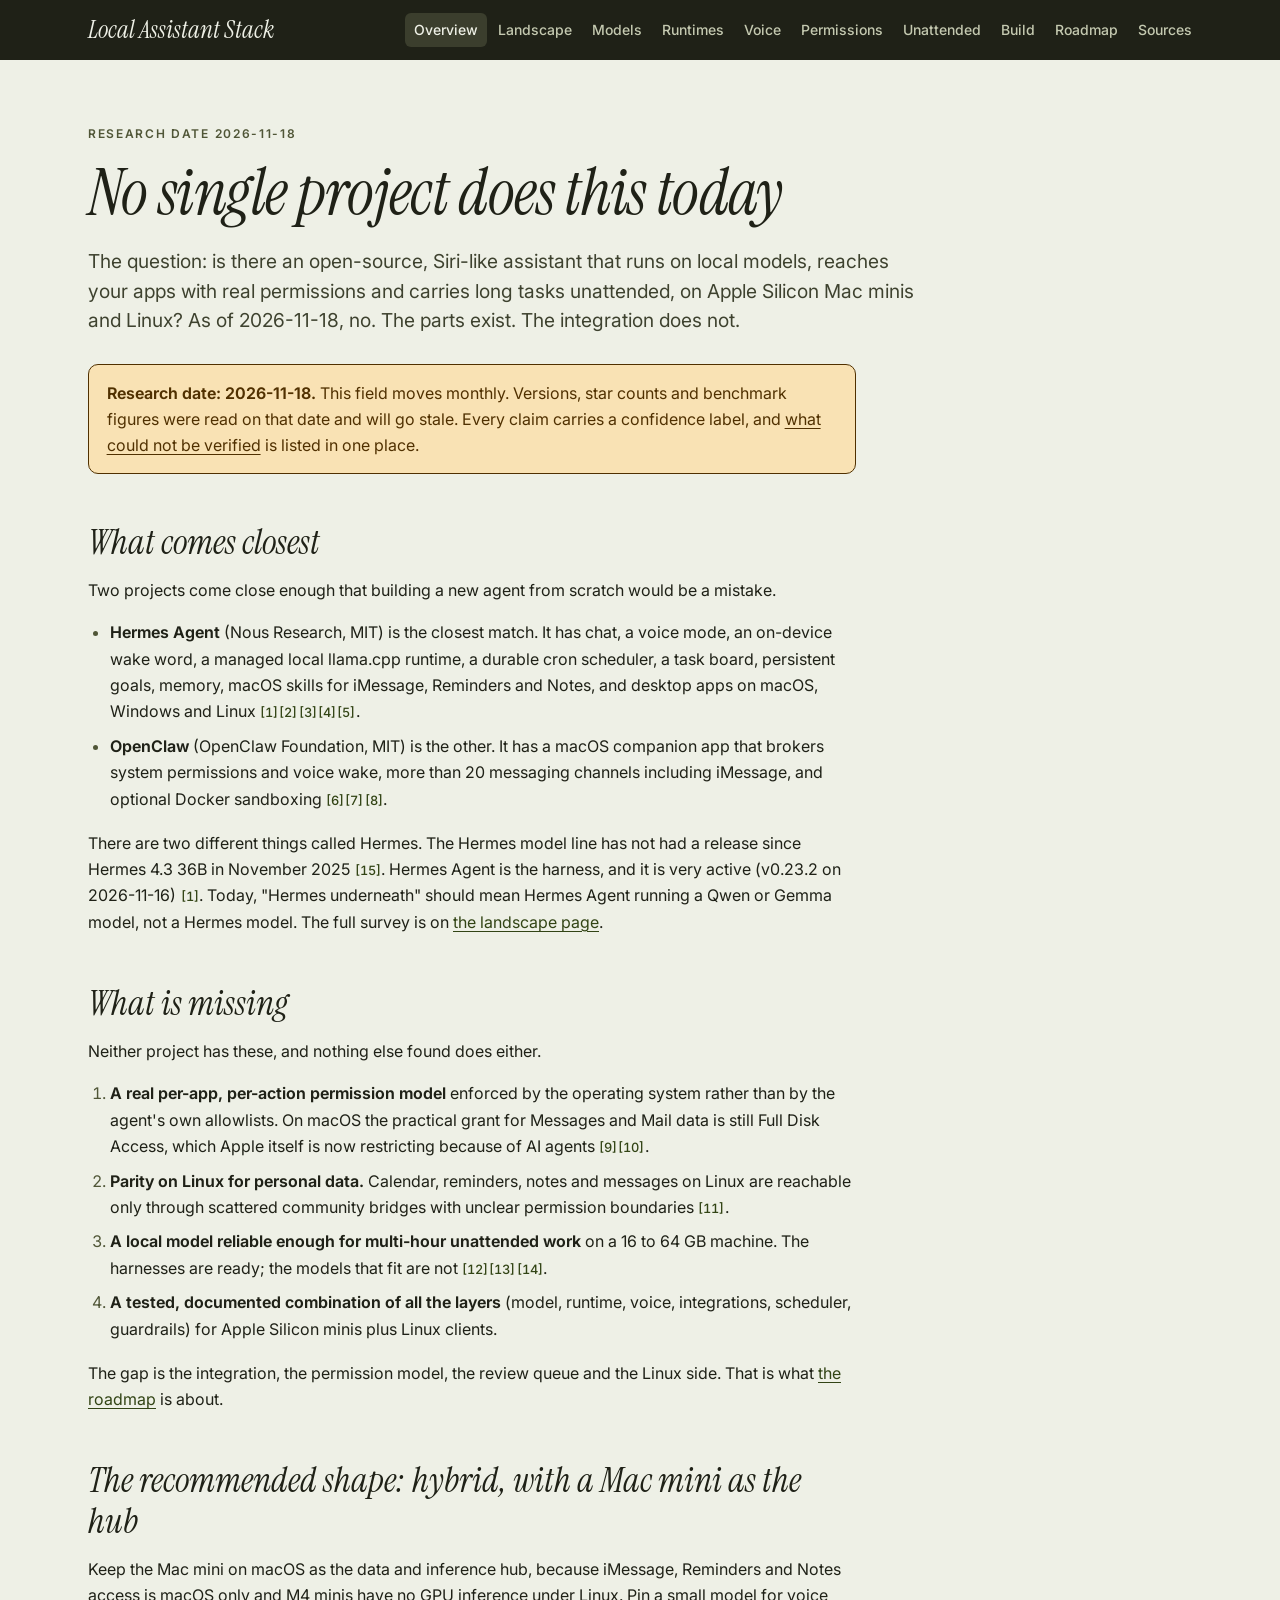
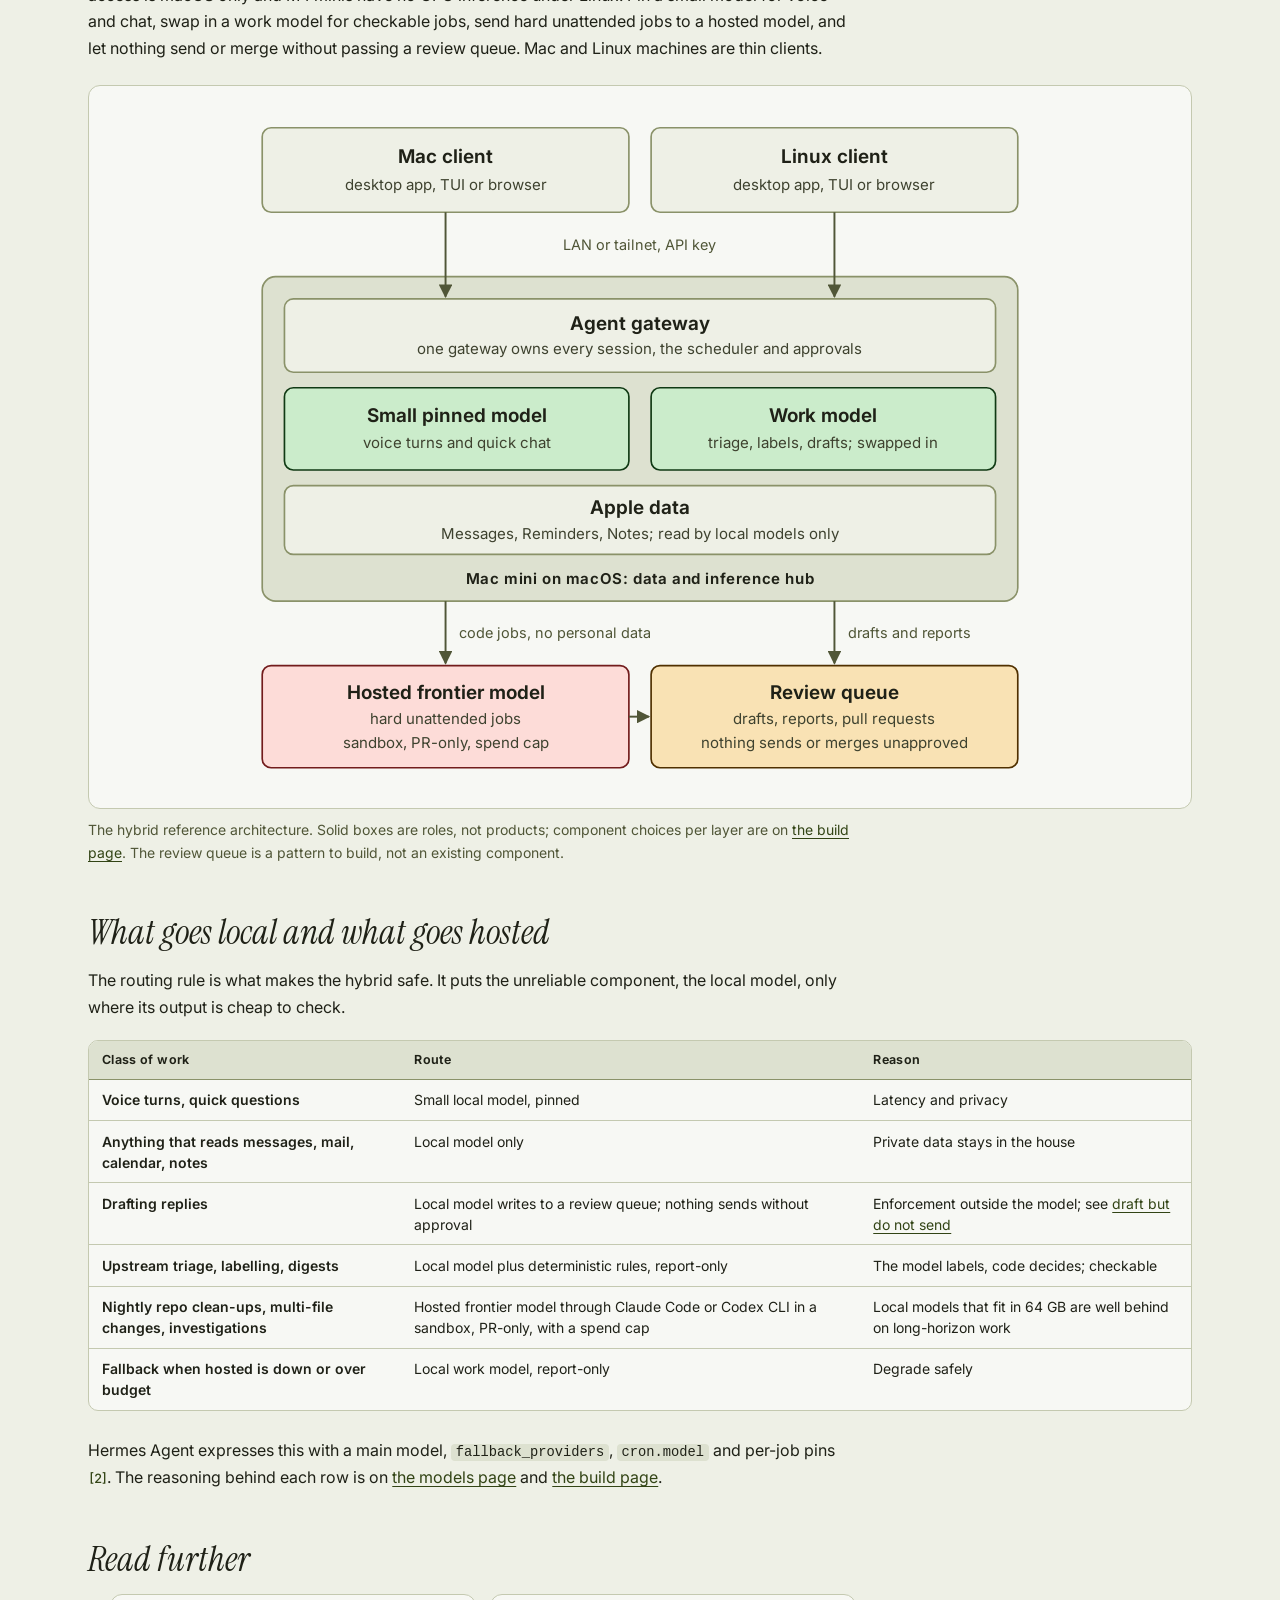
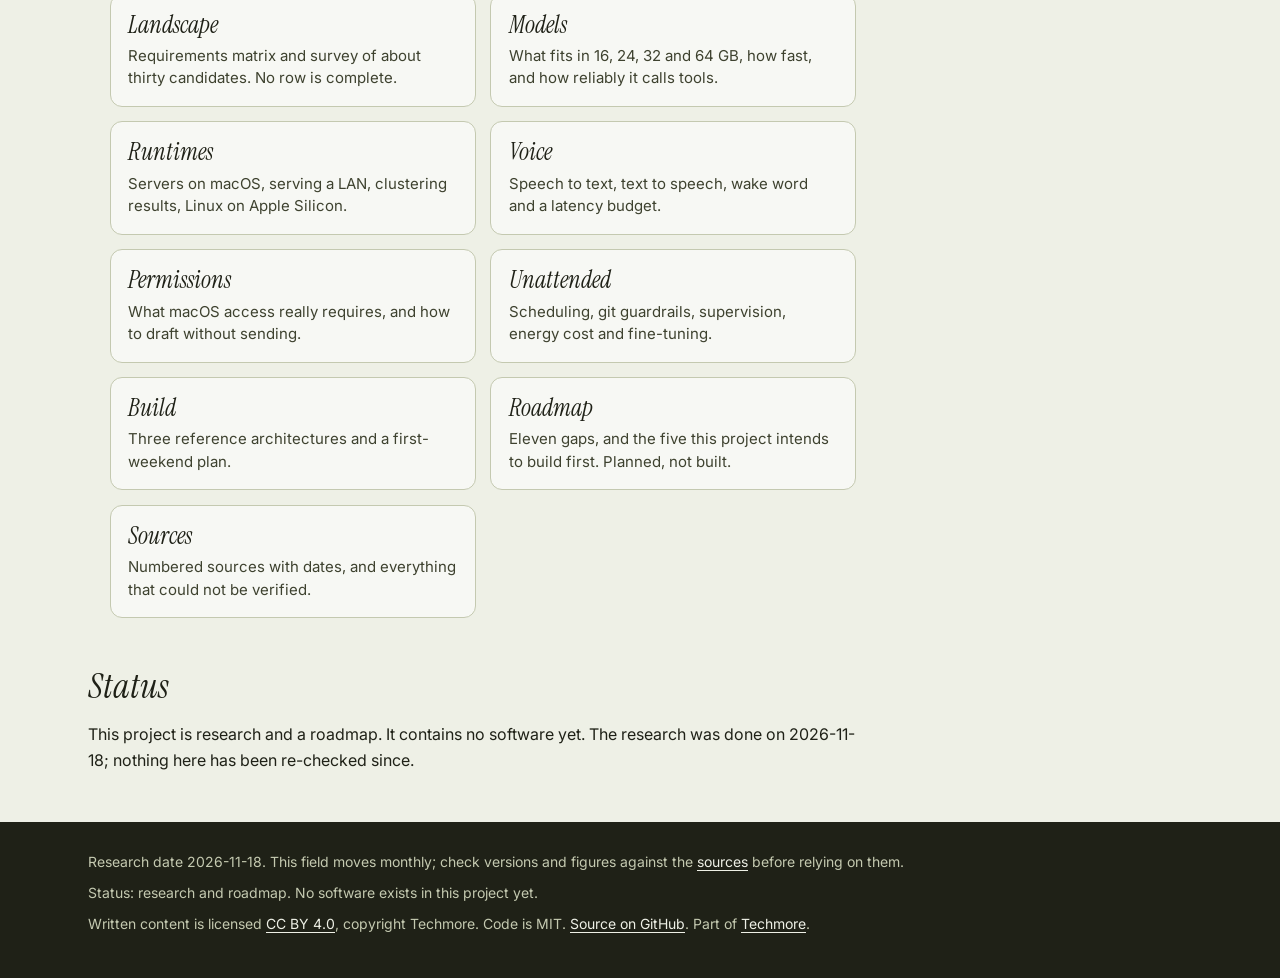
==== docs/index.html @ f701f2d4 "Add research site: local-first assistant reference stack Static site in docs/ built from the 2026-11" ====
<!doctype html>
<html lang="en">
<head>
  <meta charset="utf-8">
  <meta name="viewport" content="width=device-width, initial-scale=1">
  <title>Local Assistant Stack: a local-first AI assistant on Mac minis and Linux</title>
  <meta name="description" content="Is there an open-source, Siri-like local assistant with app integrations and long-horizon tasks? Not as one project. What exists, what to run on Apple Silicon Mac minis and Linux, and the gaps.">
  <meta name="color-scheme" content="light dark">
  <link rel="preconnect" href="https://fonts.googleapis.com">
  <link rel="preconnect" href="https://fonts.gstatic.com" crossorigin>
  <link href="https://fonts.googleapis.com/css2?family=Instrument+Serif:ital@0;1&amp;family=Inter:opsz,wght@14..32,400..700&amp;display=swap" rel="stylesheet">
  <link rel="stylesheet" href="style.css">
</head>
<body>
<a class="skip" href="#main">Skip to content</a>
<header class="site-header">
  <div class="wrap header-inner">
    <a class="brand" href="index.html">Local Assistant Stack</a>
    <nav aria-label="Primary">
      <ul>
        <li><a href="index.html" aria-current="page">Overview</a></li>
        <li><a href="landscape.html">Landscape</a></li>
        <li><a href="models.html">Models</a></li>
        <li><a href="runtimes.html">Runtimes</a></li>
        <li><a href="voice.html">Voice</a></li>
        <li><a href="permissions.html">Permissions</a></li>
        <li><a href="unattended.html">Unattended</a></li>
        <li><a href="build.html">Build</a></li>
        <li><a href="gaps.html">Roadmap</a></li>
        <li><a href="sources.html">Sources</a></li>
      </ul>
    </nav>
  </div>
</header>
<main id="main" class="wrap">
  <header class="page-head">
    <p class="kicker">Research date 2026-11-18</p>
    <h1>No single project does this today</h1>
    <p class="lede">The question: is there an open-source, Siri-like assistant that runs on local models, reaches your apps with real permissions and carries long tasks unattended, on Apple Silicon Mac minis and Linux? As of 2026-11-18, no. The parts exist. The integration does not.</p>
  </header>
  <div class="prose">
<aside class="notice" aria-label="Research date">
  <p><strong>Research date: 2026-11-18.</strong> This field moves monthly. Versions, star counts and benchmark figures were read on that date and will go stale. Every claim carries a confidence label, and <a href="sources.html#not-verified">what could not be verified</a> is listed in one place.</p>
</aside>
<h2 id="closest">What comes closest</h2>
<p>Two projects come close enough that building a new agent from scratch would be a mistake.</p>
<ul>
<li><strong>Hermes Agent</strong> (Nous Research, MIT) is the closest match. It has chat, a voice mode, an on-device wake word, a managed local llama.cpp runtime, a durable cron scheduler, a task board, persistent goals, memory, macOS skills for iMessage, Reminders and Notes, and desktop apps on macOS, Windows and Linux <a class="cite" href="sources.html#src-1" aria-label="Source 1">[1]</a><a class="cite" href="sources.html#src-2" aria-label="Source 2">[2]</a><a class="cite" href="sources.html#src-3" aria-label="Source 3">[3]</a><a class="cite" href="sources.html#src-4" aria-label="Source 4">[4]</a><a class="cite" href="sources.html#src-5" aria-label="Source 5">[5]</a>.</li>
<li><strong>OpenClaw</strong> (OpenClaw Foundation, MIT) is the other. It has a macOS companion app that brokers system permissions and voice wake, more than 20 messaging channels including iMessage, and optional Docker sandboxing <a class="cite" href="sources.html#src-6" aria-label="Source 6">[6]</a><a class="cite" href="sources.html#src-7" aria-label="Source 7">[7]</a><a class="cite" href="sources.html#src-8" aria-label="Source 8">[8]</a>.</li>
</ul>
<p>There are two different things called Hermes. The Hermes model line has not had a release since Hermes 4.3 36B in November 2025 <a class="cite" href="sources.html#src-15" aria-label="Source 15">[15]</a>. Hermes Agent is the harness, and it is very active (v0.23.2 on 2026-11-16) <a class="cite" href="sources.html#src-1" aria-label="Source 1">[1]</a>. Today, "Hermes underneath" should mean Hermes Agent running a Qwen or Gemma model, not a Hermes model. The full survey is on <a href="landscape.html">the landscape page</a>.</p>
<h2 id="missing">What is missing</h2>
<p>Neither project has these, and nothing else found does either.</p>
<ol>
<li><strong>A real per-app, per-action permission model</strong> enforced by the operating system rather than by the agent's own allowlists. On macOS the practical grant for Messages and Mail data is still Full Disk Access, which Apple itself is now restricting because of AI agents <a class="cite" href="sources.html#src-9" aria-label="Source 9">[9]</a><a class="cite" href="sources.html#src-10" aria-label="Source 10">[10]</a>.</li>
<li><strong>Parity on Linux for personal data.</strong> Calendar, reminders, notes and messages on Linux are reachable only through scattered community bridges with unclear permission boundaries <a class="cite" href="sources.html#src-11" aria-label="Source 11">[11]</a>.</li>
<li><strong>A local model reliable enough for multi-hour unattended work</strong> on a 16 to 64 GB machine. The harnesses are ready; the models that fit are not <a class="cite" href="sources.html#src-12" aria-label="Source 12">[12]</a><a class="cite" href="sources.html#src-13" aria-label="Source 13">[13]</a><a class="cite" href="sources.html#src-14" aria-label="Source 14">[14]</a>.</li>
<li><strong>A tested, documented combination of all the layers</strong> (model, runtime, voice, integrations, scheduler, guardrails) for Apple Silicon minis plus Linux clients.</li>
</ol>
<p>The gap is the integration, the permission model, the review queue and the Linux side. That is what <a href="gaps.html">the roadmap</a> is about.</p>
<h2 id="architecture">The recommended shape: hybrid, with a Mac mini as the hub</h2>
<p>Keep the Mac mini on macOS as the data and inference hub, because iMessage, Reminders and Notes access is macOS only and M4 minis have no GPU inference under Linux. Pin a small model for voice and chat, swap in a work model for checkable jobs, send hard unattended jobs to a hosted model, and let nothing send or merge without passing a review queue. Mac and Linux machines are thin clients.</p>
<figure class="diagram">
  <div class="diagram-scroll" role="region" aria-label="Architecture diagram" tabindex="0">
    <svg class="arch" viewBox="0 0 720 606" role="img" aria-labelledby="arch-title arch-desc">
      <title id="arch-title">Hybrid reference architecture</title>
      <desc id="arch-desc">Mac and Linux thin clients connect over the LAN to an agent gateway on a Mac mini running macOS. The mini holds the Apple data and serves two local models: a small pinned model for voice and chat, and a work model for triage, labels and drafts. Hard unattended code jobs go to a hosted frontier model. Output from both local and hosted work lands in a review queue, and nothing sends or merges without approval.</desc>
      <defs>
        <marker id="arch-head" viewBox="0 0 10 10" refX="9" refY="5" markerWidth="7" markerHeight="7" orient="auto-start-reverse">
          <path class="d-head" d="M0 0 L10 5 L0 10 z"/>
        </marker>
      </defs>

      <rect class="d-box" x="20" y="16" width="330" height="76" rx="8"/>
      <text class="d-title" x="185" y="48" text-anchor="middle">Mac client</text>
      <text class="d-sub" x="185" y="72" text-anchor="middle">desktop app, TUI or browser</text>

      <rect class="d-box" x="370" y="16" width="330" height="76" rx="8"/>
      <text class="d-title" x="535" y="48" text-anchor="middle">Linux client</text>
      <text class="d-sub" x="535" y="72" text-anchor="middle">desktop app, TUI or browser</text>

      <text class="d-label" x="360" y="126" text-anchor="middle">LAN or tailnet, API key</text>

      <rect class="d-hub" x="20" y="150" width="680" height="292" rx="12"/>

      <line class="d-arrow" x1="185" y1="92" x2="185" y2="168" marker-end="url(#arch-head)"/>
      <line class="d-arrow" x1="535" y1="92" x2="535" y2="168" marker-end="url(#arch-head)"/>
      <rect class="d-box" x="40" y="170" width="640" height="66" rx="8"/>
      <text class="d-title" x="360" y="198" text-anchor="middle">Agent gateway</text>
      <text class="d-sub" x="360" y="220" text-anchor="middle">one gateway owns every session, the scheduler and approvals</text>

      <rect class="d-box d-local" x="40" y="250" width="310" height="74" rx="8"/>
      <text class="d-title" x="195" y="281" text-anchor="middle">Small pinned model</text>
      <text class="d-sub" x="195" y="304" text-anchor="middle">voice turns and quick chat</text>

      <rect class="d-box d-local" x="370" y="250" width="310" height="74" rx="8"/>
      <text class="d-title" x="525" y="281" text-anchor="middle">Work model</text>
      <text class="d-sub" x="525" y="304" text-anchor="middle">triage, labels, drafts; swapped in</text>

      <rect class="d-box" x="40" y="338" width="640" height="62" rx="8"/>
      <text class="d-title" x="360" y="364" text-anchor="middle">Apple data</text>
      <text class="d-sub" x="360" y="386" text-anchor="middle">Messages, Reminders, Notes; read by local models only</text>

      <text class="d-hublabel" x="360" y="427" text-anchor="middle">Mac mini on macOS: data and inference hub</text>

      <line class="d-arrow" x1="185" y1="442" x2="185" y2="498" marker-end="url(#arch-head)"/>
      <text class="d-label" x="197" y="475">code jobs, no personal data</text>
      <line class="d-arrow" x1="535" y1="442" x2="535" y2="498" marker-end="url(#arch-head)"/>
      <text class="d-label" x="547" y="475">drafts and reports</text>

      <rect class="d-box d-hosted" x="20" y="500" width="330" height="92" rx="8"/>
      <text class="d-title" x="185" y="530" text-anchor="middle">Hosted frontier model</text>
      <text class="d-sub" x="185" y="553" text-anchor="middle">hard unattended jobs</text>
      <text class="d-sub" x="185" y="574" text-anchor="middle">sandbox, PR-only, spend cap</text>

      <line class="d-arrow" x1="350" y1="546" x2="368" y2="546" marker-end="url(#arch-head)"/>

      <rect class="d-box d-queue" x="370" y="500" width="330" height="92" rx="8"/>
      <text class="d-title" x="535" y="530" text-anchor="middle">Review queue</text>
      <text class="d-sub" x="535" y="553" text-anchor="middle">drafts, reports, pull requests</text>
      <text class="d-sub" x="535" y="574" text-anchor="middle">nothing sends or merges unapproved</text>
    </svg>

  </div>
  <figcaption>The hybrid reference architecture. Solid boxes are roles, not products; component choices per layer are on <a href="build.html">the build page</a>. The review queue is a pattern to build, not an existing component.</figcaption>
</figure>
<h2 id="routing">What goes local and what goes hosted</h2>
<p>The routing rule is what makes the hybrid safe. It puts the unreliable component, the local model, only where its output is cheap to check.</p>
<div class="table-wrap" role="region" aria-label="What goes local and what goes hosted table" tabindex="0">
<table class="c3">
<thead><tr>
<th scope="col">Class of work</th>
<th scope="col">Route</th>
<th scope="col">Reason</th>
</tr></thead>
<tbody>
<tr>
<th scope="row">Voice turns, quick questions</th>
<td>Small local model, pinned</td>
<td>Latency and privacy</td>
</tr>
<tr>
<th scope="row">Anything that reads messages, mail, calendar, notes</th>
<td>Local model only</td>
<td>Private data stays in the house</td>
</tr>
<tr>
<th scope="row">Drafting replies</th>
<td>Local model writes to a review queue; nothing sends without approval</td>
<td>Enforcement outside the model; see <a href="permissions.html#draft-but-do-not-send">draft but do not send</a></td>
</tr>
<tr>
<th scope="row">Upstream triage, labelling, digests</th>
<td>Local model plus deterministic rules, report-only</td>
<td>The model labels, code decides; checkable</td>
</tr>
<tr>
<th scope="row">Nightly repo clean-ups, multi-file changes, investigations</th>
<td>Hosted frontier model through Claude Code or Codex CLI in a sandbox, PR-only, with a spend cap</td>
<td>Local models that fit in 64 GB are well behind on long-horizon work</td>
</tr>
<tr>
<th scope="row">Fallback when hosted is down or over budget</th>
<td>Local work model, report-only</td>
<td>Degrade safely</td>
</tr>
</tbody></table></div>
<p>Hermes Agent expresses this with a main model, <code>fallback_providers</code>, <code>cron.model</code> and per-job pins <a class="cite" href="sources.html#src-2" aria-label="Source 2">[2]</a>. The reasoning behind each row is on <a href="models.html#where-local-still-falls-short-and-the-hybrid-pattern">the models page</a> and <a href="build.html">the build page</a>.</p>
<h2 id="pages">Read further</h2>
<ul class="cards">
  <li><a class="card" href="landscape.html"><span class="card-title">Landscape</span><span class="card-text">Requirements matrix and survey of about thirty candidates. No row is complete.</span></a></li>
  <li><a class="card" href="models.html"><span class="card-title">Models</span><span class="card-text">What fits in 16, 24, 32 and 64 GB, how fast, and how reliably it calls tools.</span></a></li>
  <li><a class="card" href="runtimes.html"><span class="card-title">Runtimes</span><span class="card-text">Servers on macOS, serving a LAN, clustering results, Linux on Apple Silicon.</span></a></li>
  <li><a class="card" href="voice.html"><span class="card-title">Voice</span><span class="card-text">Speech to text, text to speech, wake word and a latency budget.</span></a></li>
  <li><a class="card" href="permissions.html"><span class="card-title">Permissions</span><span class="card-text">What macOS access really requires, and how to draft without sending.</span></a></li>
  <li><a class="card" href="unattended.html"><span class="card-title">Unattended</span><span class="card-text">Scheduling, git guardrails, supervision, energy cost and fine-tuning.</span></a></li>
  <li><a class="card" href="build.html"><span class="card-title">Build</span><span class="card-text">Three reference architectures and a first-weekend plan.</span></a></li>
  <li><a class="card" href="gaps.html"><span class="card-title">Roadmap</span><span class="card-text">Eleven gaps, and the five this project intends to build first. Planned, not built.</span></a></li>
  <li><a class="card" href="sources.html"><span class="card-title">Sources</span><span class="card-text">Numbered sources with dates, and everything that could not be verified.</span></a></li>
</ul>
<h2 id="status">Status</h2>
<p>This project is research and a roadmap. It contains no software yet. The research was done on 2026-11-18; nothing here has been re-checked since.</p>
  </div>
</main>
<footer class="site-footer">
  <div class="wrap footer-inner">
    <p>Research date 2026-11-18. This field moves monthly; check versions and figures against the <a href="sources.html">sources</a> before relying on them.</p>
    <p>Status: research and roadmap. No software exists in this project yet.</p>
    <p>Written content is licensed <a href="https://creativecommons.org/licenses/by/4.0/">CC BY 4.0</a>, copyright Techmore. Code is MIT. <a href="https://github.com/techmore/local-assistant-stack">Source on GitHub</a>. Part of <a href="https://techmore.github.io/pages/repos/">Techmore</a>.</p>
  </div>
</footer>
</body>
</html>
---- docs/style.css ----
/* Local Assistant Stack. Hand-written, no build step.
   Olive OKLCH palette, Inter for text, Instrument Serif italic for display. */

:root {
  --bg: oklch(95.09% 0.0134 115.84);
  --surface: oklch(97.73% 0.0054 117.92);
  --surface2: oklch(90.20% 0.0232 117.63);
  --border: oklch(82.52% 0.0345 116.34);
  --border-strong: oklch(64.26% 0.0588 117.06);
  --text: oklch(24.22% 0.0185 116.99);
  --subtext: oklch(37% 0.0320 116.41);
  --muted: oklch(44% 0.0493 117.00);
  --link: oklch(36% 0.0750 128);
  --focus: oklch(50% 0.1300 128);
  --header-bg: oklch(24.22% 0.0185 116.99);
  --header-text: oklch(95.09% 0.0134 115.84);
  --header-muted: oklch(82.52% 0.0345 116.34);
  --header-active: oklch(35.57% 0.0284 116.00);
  --green-bg: oklch(91% 0.0550 145);
  --green: oklch(31% 0.0800 145);
  --amber-bg: oklch(92% 0.0650 85);
  --amber: oklch(34% 0.0750 70);
  --red-bg: oklch(92% 0.0380 25);
  --red: oklch(37% 0.1200 25);
  --head: 'Instrument Serif', Georgia, 'Times New Roman', serif;
  --body: 'Inter', system-ui, -apple-system, 'Segoe UI', sans-serif;
  --mono: ui-monospace, 'SF Mono', Menlo, Consolas, monospace;
}

@media (prefers-color-scheme: dark) {
  :root {
    --bg: oklch(19% 0.0120 117);
    --surface: oklch(23% 0.0150 117);
    --surface2: oklch(28% 0.0200 117);
    --border: oklch(36% 0.0280 116.5);
    --border-strong: oklch(54.54% 0.0616 116.19);
    --text: oklch(93% 0.0120 116);
    --subtext: oklch(84% 0.0250 116.5);
    --muted: oklch(76% 0.0450 116.8);
    --link: oklch(87% 0.0800 125);
    --focus: oklch(82% 0.1300 125);
    --header-bg: oklch(14.5% 0.0100 117);
    --header-text: oklch(95.09% 0.0134 115.84);
    --header-muted: oklch(80% 0.0345 116.34);
    --header-active: oklch(30% 0.0250 116);
    --green-bg: oklch(31% 0.0550 145);
    --green: oklch(91% 0.0700 145);
    --amber-bg: oklch(33% 0.0550 80);
    --amber: oklch(91% 0.0800 85);
    --red-bg: oklch(32% 0.0700 25);
    --red: oklch(90% 0.0550 25);
  }
}

*, *::before, *::after { box-sizing: border-box; }

html { -webkit-text-size-adjust: 100%; scroll-padding-top: 1rem; }

body {
  margin: 0;
  background: var(--bg);
  color: var(--text);
  font-family: var(--body);
  font-size: 1rem;
  line-height: 1.65;
  -webkit-font-smoothing: antialiased;
  overflow-wrap: break-word;
}

.wrap {
  width: 100%;
  max-width: 74rem;
  margin-inline: auto;
  padding-inline: clamp(1rem, 4vw, 2.5rem);
}

a { color: var(--link); text-decoration: underline; text-decoration-thickness: 1px; text-underline-offset: 0.18em; }
a:hover { text-decoration-thickness: 2px; }

:focus-visible { outline: 3px solid var(--focus); outline-offset: 2px; border-radius: 3px; }

.skip {
  position: absolute; left: 1rem; top: -4rem;
  padding: 0.6rem 1rem; background: var(--surface); color: var(--text);
  border: 2px solid var(--focus); border-radius: 6px; z-index: 10;
}
.skip:focus { top: 0.75rem; }

/* Header */
.site-header { background: var(--header-bg); color: var(--header-text); }
.header-inner {
  display: flex; flex-wrap: wrap; align-items: center; justify-content: space-between;
  gap: 0.4rem 1.5rem; padding-block: 0.8rem;
}
.brand {
  font-family: var(--head); font-style: italic; font-size: 1.55rem; line-height: 1.2;
  color: var(--header-text); text-decoration: none; white-space: nowrap;
}
.brand:hover { text-decoration: underline; }
.site-header nav ul { display: flex; flex-wrap: wrap; gap: 0.15rem; margin: 0 -0.55rem; padding: 0; list-style: none; }
.site-header nav a {
  display: block; padding: 0.35rem 0.55rem; border-radius: 6px;
  color: var(--header-muted); font-size: 0.875rem; font-weight: 500; text-decoration: none;
}
.site-header nav a:hover { color: var(--header-text); background: var(--header-active); }
.site-header nav a[aria-current="page"] { color: var(--header-text); background: var(--header-active); }
.site-header :focus-visible { outline-color: var(--header-text); }

/* Page head */
.page-head { padding-block: clamp(2rem, 6vw, 4rem) 1rem; max-width: 52rem; }
.kicker {
  margin: 0 0 0.75rem; color: var(--muted);
  font-size: 0.75rem; font-weight: 600; letter-spacing: 0.14em; text-transform: uppercase;
}
h1, h2, h3 { font-family: var(--head); font-weight: 400; line-height: 1.15; color: var(--text); }
h1 { margin: 0; font-style: italic; font-size: clamp(2.3rem, 6.5vw, 4rem); letter-spacing: -0.01em; }
.lede { margin: 1.1rem 0 0; color: var(--subtext); font-size: clamp(1.05rem, 2.2vw, 1.2rem); line-height: 1.55; }

/* On-page contents */
.toc {
  margin-block: 1.25rem 0.5rem; padding: 0.9rem 1.1rem;
  background: var(--surface); border: 1px solid var(--border); border-radius: 10px; max-width: 52rem;
}
.toc-title {
  margin: 0 0 0.4rem; font-family: var(--body); font-style: normal;
  font-size: 0.75rem; font-weight: 600; letter-spacing: 0.14em; text-transform: uppercase; color: var(--muted);
}
.toc ol { margin: 0; padding: 0; list-style: none; display: flex; flex-wrap: wrap; gap: 0.2rem 1.25rem; }
.toc a { font-size: 0.9375rem; }

/* Prose */
.prose { padding-bottom: 2rem; }
.prose > p, .prose > ul, .prose > ol, .prose > h2, .prose > h3, .prose > .notice { max-width: 48rem; }
.prose h2 { margin: 3rem 0 0.9rem; font-style: italic; font-size: clamp(1.7rem, 4vw, 2.2rem); }
.prose h3 { margin: 2.1rem 0 0.6rem; font-size: clamp(1.3rem, 3vw, 1.5rem); }
.prose p { margin: 0 0 1rem; }
.prose ul, .prose ol { margin: 0 0 1.1rem; padding-left: 1.35rem; }
.prose li { margin-bottom: 0.5rem; }
.prose li::marker { color: var(--muted); }
strong { font-weight: 650; }

code {
  font-family: var(--mono); font-size: 0.86em;
  padding: 0.08em 0.34em; background: var(--surface2); border-radius: 4px;
  overflow-wrap: anywhere;
}

.cite {
  font-size: 0.8em; font-weight: 500; text-decoration: none; white-space: nowrap;
  padding-inline: 0.05em; font-variant-numeric: tabular-nums;
}
.cite:hover { text-decoration: underline; }

.notice {
  margin: 0.75rem 0 0; padding: 0.9rem 1.1rem;
  background: var(--amber-bg); color: var(--amber);
  border: 1px solid var(--amber); border-radius: 10px;
}
.notice p { margin: 0; }
.notice a { color: inherit; }

/* Tables: wide ones scroll inside their own container */
.table-wrap {
  margin: 1.25rem 0 1.6rem; overflow-x: auto;
  background: var(--surface); border: 1px solid var(--border); border-radius: 10px;
}
table { width: 100%; border-collapse: collapse; font-size: 0.875rem; line-height: 1.5; }
th, td { padding: 0.6rem 0.8rem; text-align: left; vertical-align: top; border-bottom: 1px solid var(--border); }
thead th {
  background: var(--surface2); color: var(--text);
  font-size: 0.78rem; font-weight: 650; letter-spacing: 0.03em; white-space: nowrap;
  border-bottom: 1px solid var(--border-strong);
}
tbody th { font-weight: 600; }
tbody tr:last-child th, tbody tr:last-child td { border-bottom: 0; }
table.c4 { min-width: 38rem; }
table.c5 { min-width: 46rem; }
table.c6 { min-width: 58rem; }
table.c7 { min-width: 62rem; }
table.c11 { min-width: 110rem; }
table.c6 tbody th, table.c7 tbody th, table.c11 tbody th { min-width: 9rem; }

.badge {
  display: inline-block; padding: 0.05rem 0.5rem; border-radius: 999px;
  font-size: 0.75rem; font-weight: 650; white-space: nowrap; border: 1px solid currentColor;
}
.b-measured { background: var(--green-bg); color: var(--green); }
.b-community { background: var(--amber-bg); color: var(--amber); }
.b-estimate { background: var(--red-bg); color: var(--red); }
.b-planned { background: var(--amber-bg); color: var(--amber); }
.b-later, .b-open { background: var(--surface2); color: var(--subtext); }
.status { margin: 0 0 0.6rem !important; }

.mark {
  display: inline-block; min-width: 1.5rem; padding: 0 0.3rem; margin-right: 0.15rem; border-radius: 4px;
  font-weight: 700; text-align: center; border: 1px solid currentColor;
}
.m-yes { background: var(--green-bg); color: var(--green); }
.m-part { background: var(--amber-bg); color: var(--amber); }
.m-no { background: var(--red-bg); color: var(--red); }
.m-unk { background: var(--surface2); color: var(--subtext); }

/* Diagram */
.diagram { margin: 1.5rem 0 2rem; }
.diagram-scroll {
  overflow-x: auto; padding: clamp(0.75rem, 2vw, 1.5rem);
  background: var(--surface); border: 1px solid var(--border); border-radius: 12px;
}
.arch { display: block; width: 100%; min-width: 40rem; max-width: 50rem; height: auto; margin-inline: auto; font-family: var(--body); }
.diagram figcaption { margin-top: 0.6rem; max-width: 48rem; color: var(--muted); font-size: 0.875rem; }
.d-box { fill: var(--bg); stroke: var(--border-strong); stroke-width: 1.5; }
.d-hub { fill: var(--surface2); stroke: var(--border-strong); stroke-width: 1.5; }
.d-local { fill: var(--green-bg); stroke: var(--green); }
.d-hosted { fill: var(--red-bg); stroke: var(--red); }
.d-queue { fill: var(--amber-bg); stroke: var(--amber); }
.d-title { fill: var(--text); font-size: 17px; font-weight: 650; }
.d-sub { fill: var(--subtext); font-size: 13.5px; }
.d-hublabel { fill: var(--text); font-size: 13.5px; font-weight: 650; letter-spacing: 0.04em; }
.d-label { fill: var(--muted); font-size: 13px; }
.d-arrow { stroke: var(--muted); stroke-width: 1.75; fill: none; }
.d-head { fill: var(--muted); }

/* Cards */
.cards {
  display: grid; grid-template-columns: repeat(auto-fill, minmax(15rem, 1fr)); gap: 0.9rem;
  margin: 1.25rem 0 1.5rem; padding: 0; list-style: none;
}
.cards li { margin: 0; }
.card {
  display: flex; flex-direction: column; gap: 0.35rem; height: 100%; padding: 1rem 1.1rem;
  background: var(--surface); border: 1px solid var(--border); border-radius: 12px;
  color: var(--text); text-decoration: none;
}
.card:hover { border-color: var(--border-strong); background: var(--surface2); }
.card-title { font-family: var(--head); font-style: italic; font-size: 1.5rem; line-height: 1.2; }
.card-text { color: var(--subtext); font-size: 0.9375rem; line-height: 1.5; }

/* Sources */
.sources { padding-left: 2.2rem; }
.sources li { overflow-wrap: anywhere; padding: 0.15rem 0.3rem; border-radius: 6px; }
.sources li:target, :target { scroll-margin-top: 1rem; }
.sources li:target { background: var(--amber-bg); color: var(--amber); outline: 1px solid var(--amber); }
.sources li:target a { color: inherit; }

/* Pager and footer */
.pager {
  display: flex; flex-wrap: wrap; justify-content: space-between; gap: 0.75rem;
  margin-block: 1rem 3rem; padding-top: 1.25rem; border-top: 1px solid var(--border);
}
.pager a { display: block; font-family: var(--head); font-style: italic; font-size: 1.35rem; line-height: 1.3; }
.pager a:last-child { text-align: right; }
.pager span {
  display: block; font-family: var(--body); font-style: normal; color: var(--muted);
  font-size: 0.72rem; font-weight: 600; letter-spacing: 0.14em; text-transform: uppercase;
}

.site-footer { background: var(--header-bg); color: var(--header-muted); font-size: 0.875rem; }
.footer-inner { padding-block: 1.75rem 2.25rem; }
.site-footer p { margin: 0 0 0.5rem; max-width: 52rem; }
.site-footer a { color: var(--header-text); }
.site-footer :focus-visible { outline-color: var(--header-text); }

@media (max-width: 40rem) {
  .brand { font-size: 1.4rem; }
  .site-header nav a { padding: 0.3rem 0.5rem; }
  th, td { padding: 0.5rem 0.65rem; }
}

@media (prefers-reduced-motion: no-preference) {
  html { scroll-behavior: smooth; }
}

@media print {
  .site-header nav, .pager, .skip, .toc { display: none; }
  .table-wrap, .diagram-scroll { overflow: visible; }
  table { min-width: 0 !important; }
}
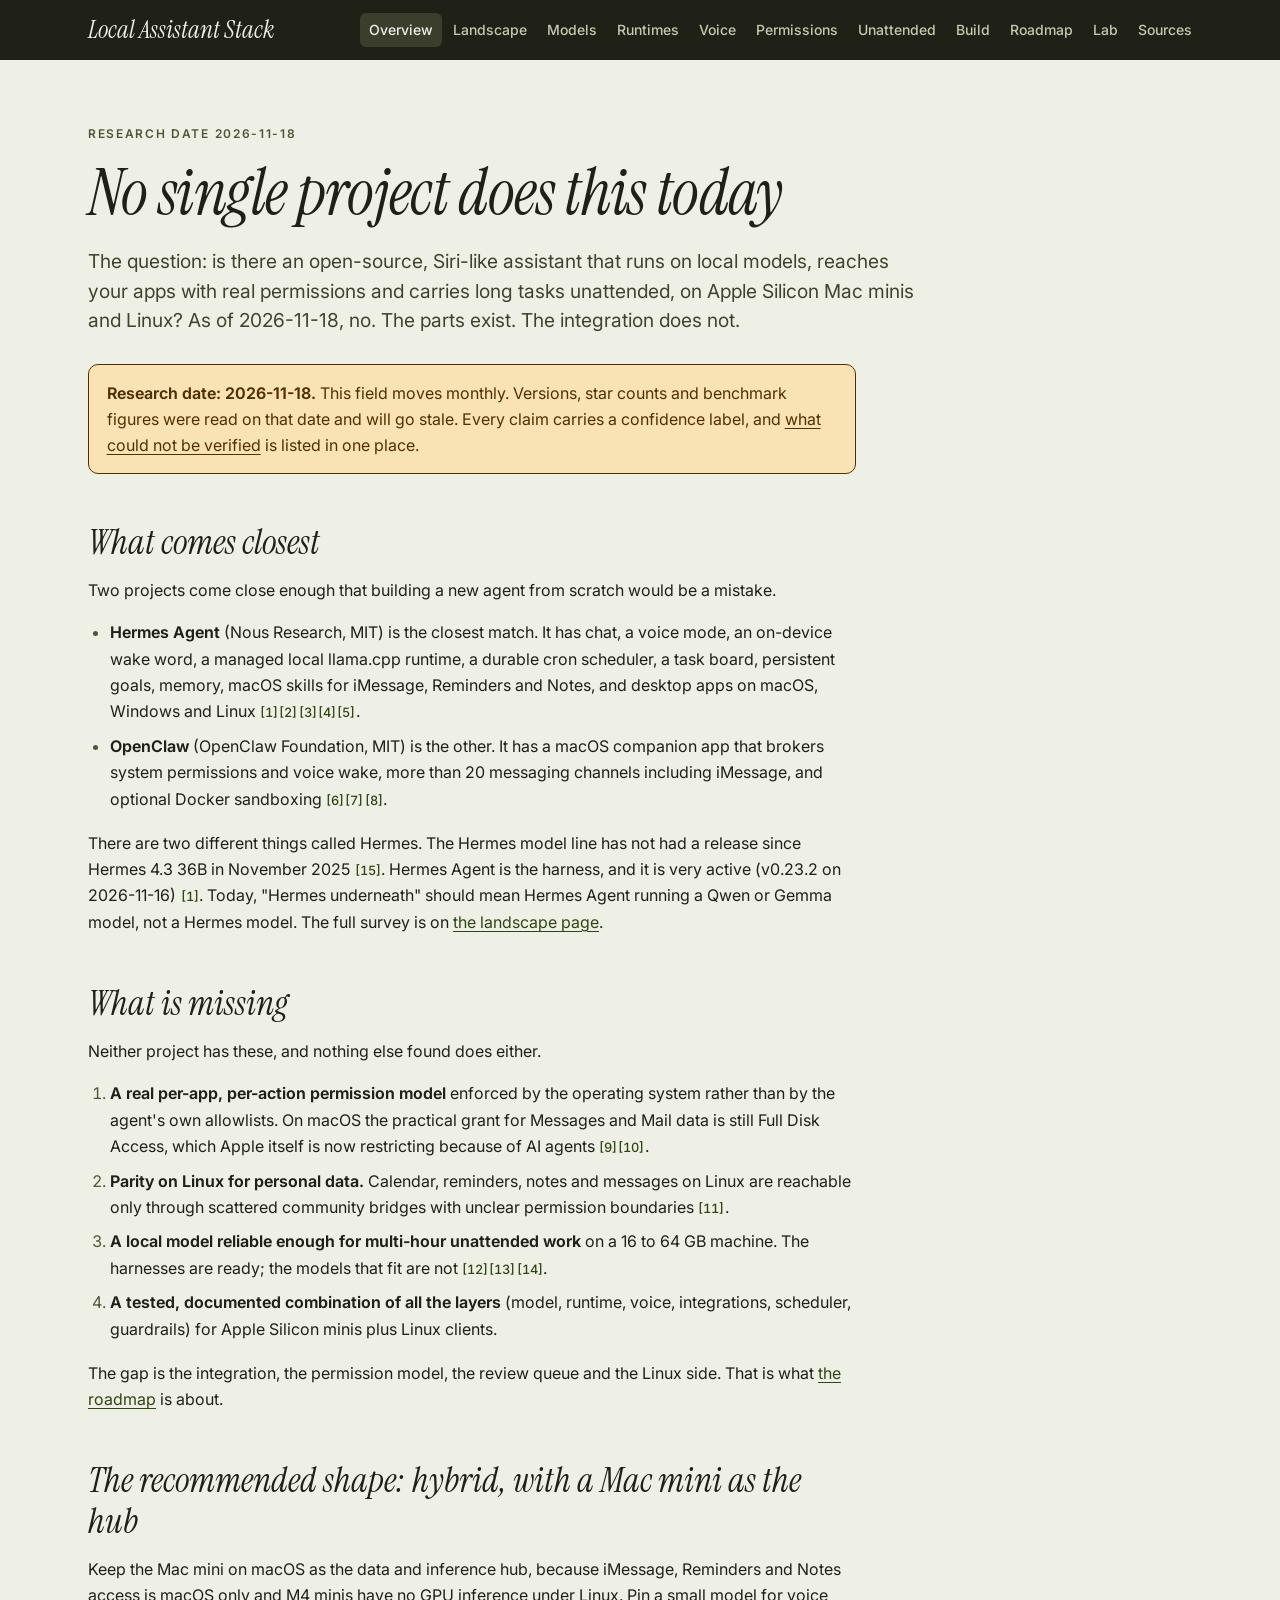
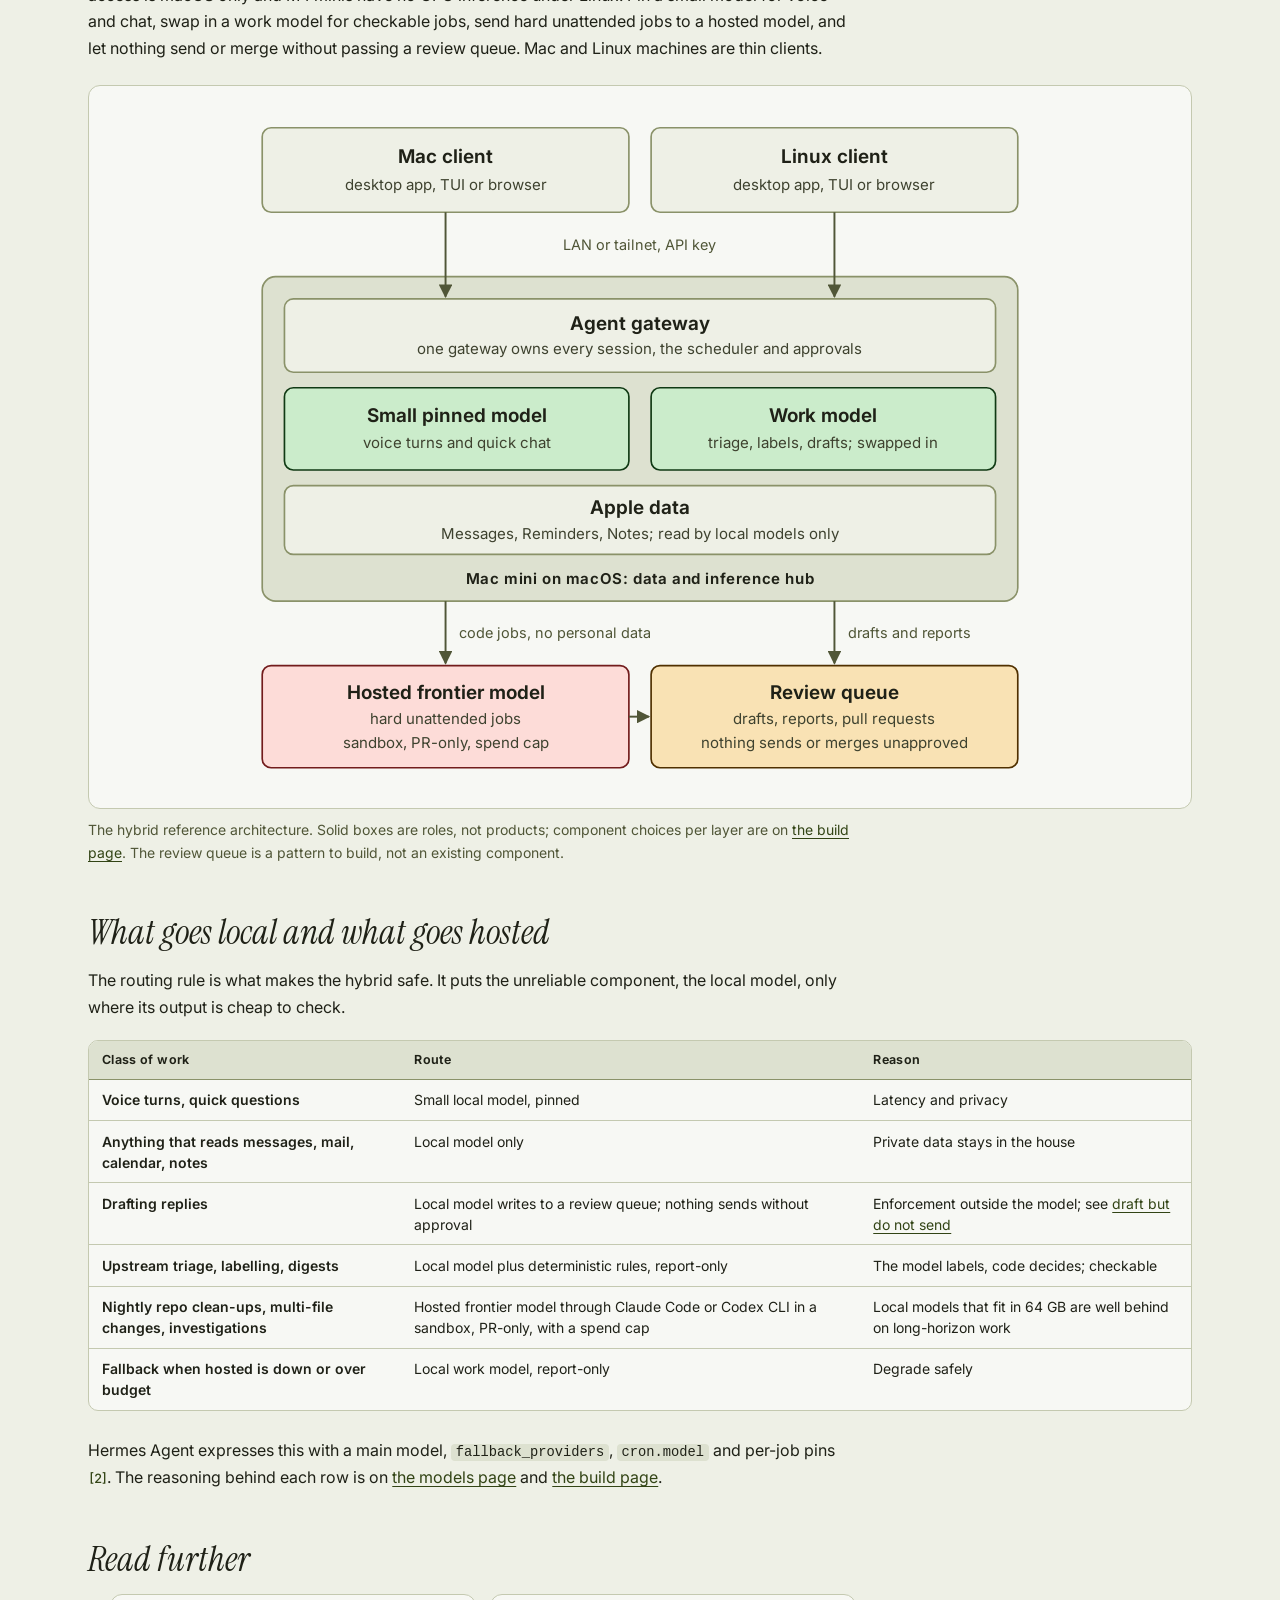
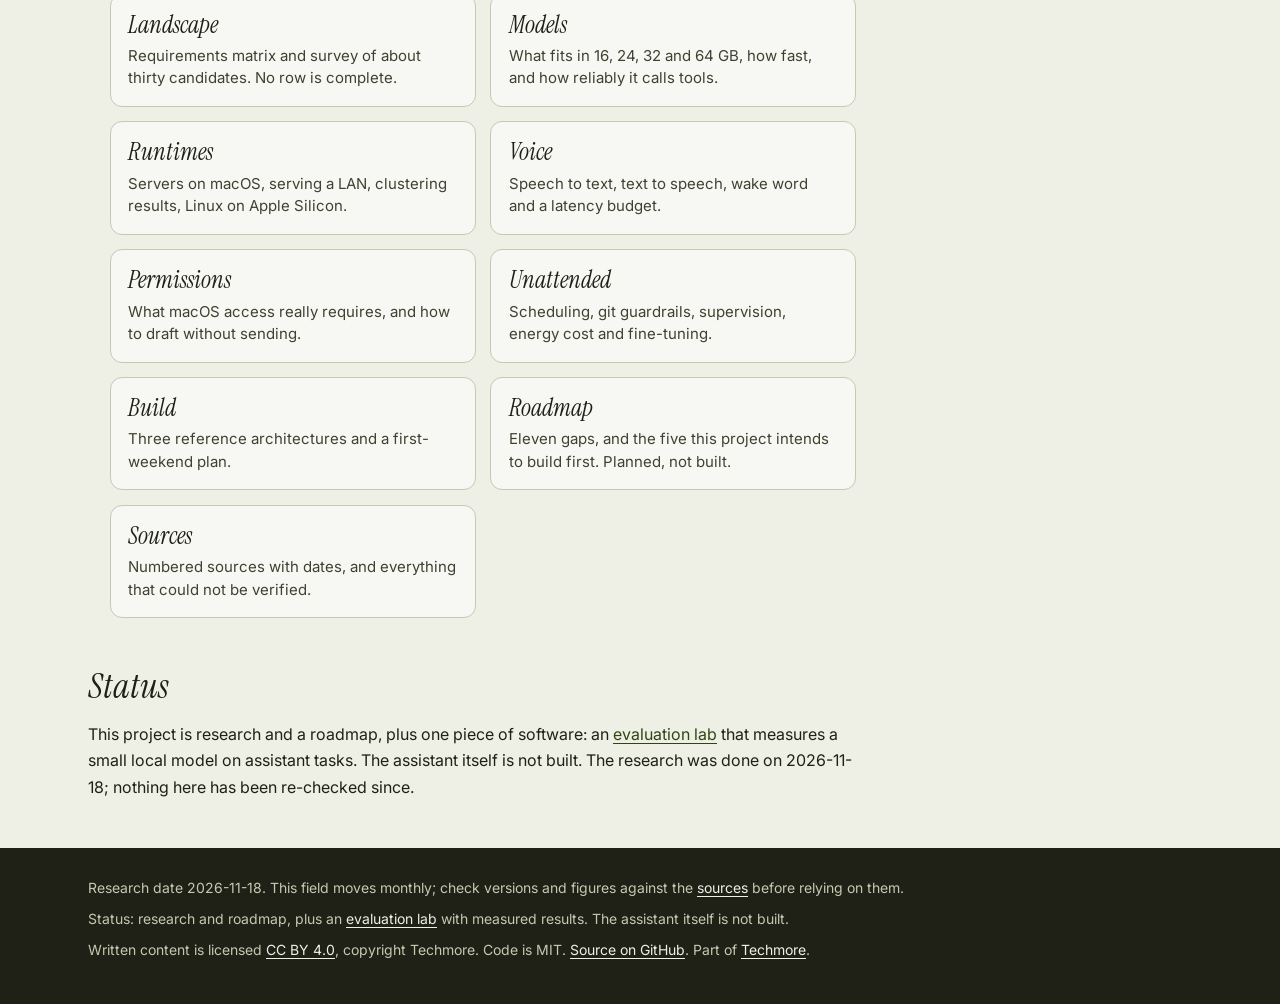
==== commit db5c137c: "Add the evaluation lab under lab/, a Lab page, and unit-test CI - lab/: evaluation harness for Herme" ====
--- a/docs/index.html
+++ b/docs/index.html
@@ -27,6 +27,7 @@
         <li><a href="unattended.html">Unattended</a></li>
         <li><a href="build.html">Build</a></li>
         <li><a href="gaps.html">Roadmap</a></li>
+        <li><a href="lab.html">Lab</a></li>
         <li><a href="sources.html">Sources</a></li>
       </ul>
     </nav>
@@ -179,13 +180,13 @@
   <li><a class="card" href="sources.html"><span class="card-title">Sources</span><span class="card-text">Numbered sources with dates, and everything that could not be verified.</span></a></li>
 </ul>
 <h2 id="status">Status</h2>
-<p>This project is research and a roadmap. It contains no software yet. The research was done on 2026-11-18; nothing here has been re-checked since.</p>
+<p>This project is research and a roadmap, plus one piece of software: an <a href="lab.html">evaluation lab</a> that measures a small local model on assistant tasks. The assistant itself is not built. The research was done on 2026-11-18; nothing here has been re-checked since.</p>
   </div>
 </main>
 <footer class="site-footer">
   <div class="wrap footer-inner">
     <p>Research date 2026-11-18. This field moves monthly; check versions and figures against the <a href="sources.html">sources</a> before relying on them.</p>
-    <p>Status: research and roadmap. No software exists in this project yet.</p>
+    <p>Status: research and roadmap, plus an <a href="lab.html">evaluation lab</a> with measured results. The assistant itself is not built.</p>
     <p>Written content is licensed <a href="https://creativecommons.org/licenses/by/4.0/">CC BY 4.0</a>, copyright Techmore. Code is MIT. <a href="https://github.com/techmore/local-assistant-stack">Source on GitHub</a>. Part of <a href="https://techmore.github.io/pages/repos/">Techmore</a>.</p>
   </div>
 </footer>
--- a/docs/style.css
+++ b/docs/style.css
@@ -275,3 +275,7 @@
   .table-wrap, .diagram-scroll { overflow: visible; }
   table { min-width: 0 !important; }
 }
+
+/* code blocks (lab page) */
+pre { overflow-x: auto; padding: 0.9rem 1rem; border: 1px solid var(--border, currentColor); border-radius: 8px; font-size: 0.85rem; line-height: 1.5; }
+pre code { background: none; padding: 0; border: 0; font-size: inherit; }
